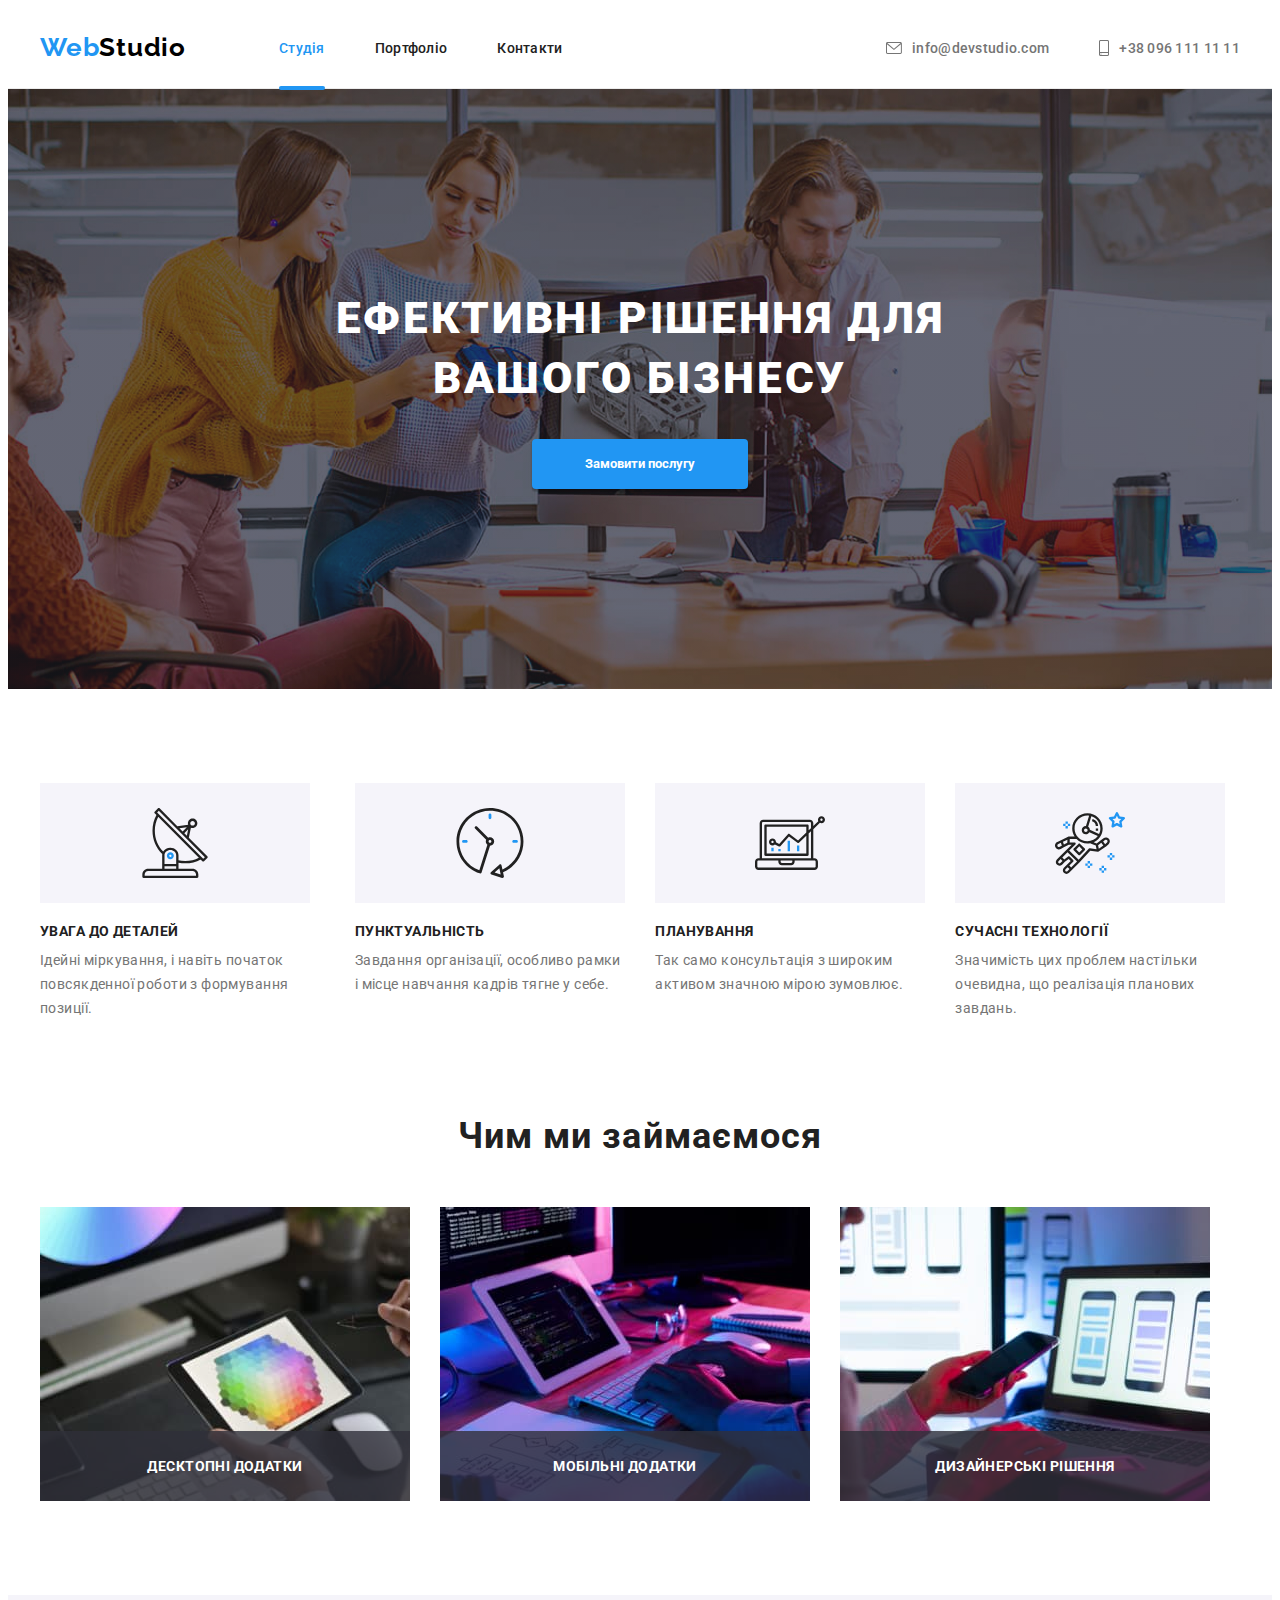
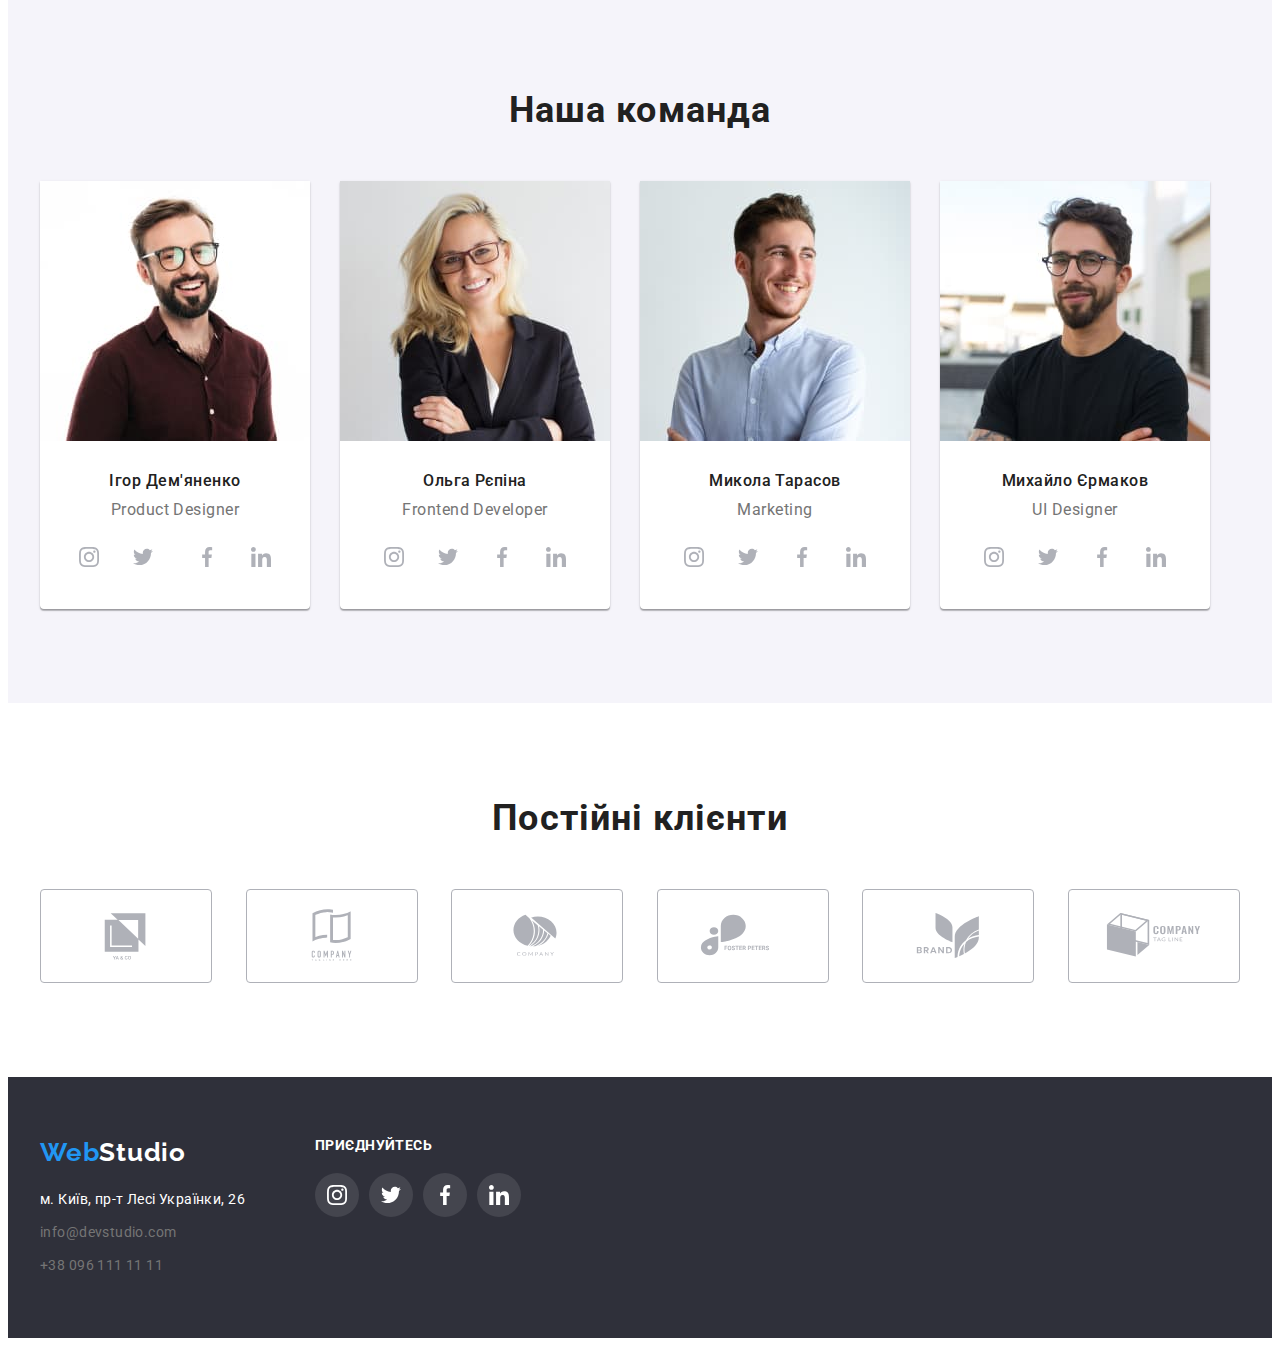
==== index.html @ b99cfd76 "first step" ====
<!DOCTYPE html>
<html lang="uk">
  <head>
    <meta charset="UTF-8" />
    <meta http-equiv="X-UA-Compatible" content="IE=edge" />
    <meta name="viewport" content="width=device-width, initial-scale=1.0" />
    <link
      rel="stylesheet"
      href="https://cdnjs.cloudflare.com/ajax/libs/modern-normalize/1.1.0/modern-normalize.min.css"
      integrity="sha512-wpPYUAdjBVSE4KJnH1VR1HeZfpl1ub8YT/NKx4PuQ5NmX2tKuGu6U/JRp5y+Y8XG2tV+wKQpNHVUX03MfMFn9Q=="
      crossorigin="anonymous"
      referrerpolicy="no-referrer" />
    <link rel="preconnect" href="https://fonts.googleapis.com" />
    <link rel="preconnect" href="https://fonts.gstatic.com" crossorigin />
    <link
      href="https://fonts.googleapis.com/css2?family=Raleway:wght@700&family=Roboto:wght@400;500;700;900&display=swap"
      rel="stylesheet" />
    <link rel="stylesheet" href="./CSS/reset.css" />
    <link rel="stylesheet" href="./CSS/style.css" />
    <title lang="en">Studio</title>
  </head>
  <body>
    <header class="header">
      <div class="container header-container">
        <nav class="haeder-navigation">
          <a class="header-logo link" href="index.html" lang="en"
            ><span class="header-web-logo">Web</span>Studio
          </a>
          <ul class="header-navigation-list list">
            <li class="header-navigation-item">
              <a class="header-navigation-link current link" href="index.html">Студія</a>
            </li>
            <li class="header-navigation-item">
              <a class="header-navigation-link link" href="portfolio.html">Портфоліо</a>
            </li>
            <li class="header-navigation-item">
              <a class="header-navigation-link link" href="">Контакти</a>
            </li>
          </ul>
        </nav>
        <ul class="header-address-list list">
          <li class="header-address-item">
            <a class="header-address-link link" href="mailto:info@devstudio.com"
              ><svg class="header-icon" width="16" height="12">
                <use href="./images/symbol-defs.svg#icon-envelope"></use>
              </svg>
              info@devstudio.com</a
            >
          </li>
          <li class="header-address-item">
            <a class="header-address-link link" href="tel:+380961111111">
              <svg class="header-icon" width="10" height="16">
                <use href="./images/symbol-defs.svg#icon-smartphone"></use>
              </svg>
              +38 096 111 11 11</a
            >
          </li>
        </ul>
      </div>
    </header>
    <main>
      <section class="btn-section">
        <div class="container">
          <h1 class="btn-heading">Ефективні рішення для вашого бізнесу</h1>
          <button class="main-btn" type="button" data-modal-open>Замовити послугу</button>
        </div>
      </section>
      <section class="our-benefits">
        <div class="container">
          <ul class="benefits-list list">
            <li class="benefits-item">
              <div class="hero-icon-blocks">
                <svg class="benefits-icon" width="70" height="70">
                  <use href="./images/symbol-defs.svg#icon-antenna"></use>
                </svg>
              </div>
              <h2 class="benefits-heading">Увага до деталей</h2>
              <p class="benefits-description">
                Ідейні міркування, і навіть початок повсякденної роботи з формування позиції.
              </p>
            </li>
            <li class="benefits-item">
              <div class="hero-icon-blocks">
                <svg class="benefits-icon" width="70" height="70">
                  <use href="./images/symbol-defs.svg#icon-clock"></use>
                </svg>
              </div>
              <h2 class="benefits-heading">Пунктуальність</h2>
              <p class="benefits-description">
                Завдання організації, особливо рамки і місце навчання кадрів тягне у себе.
              </p>
            </li>
            <li class="benefits-item">
              <div class="hero-icon-blocks">
                <svg class="benefits-icon" width="70" height="70">
                  <use href="./images/symbol-defs.svg#icon-diagram"></use>
                </svg>
              </div>
              <h2 class="benefits-heading">Планування</h2>
              <p class="benefits-description">
                Так само консультація з широким активом значною мірою зумовлює.
              </p>
            </li>
            <li class="benefits-item">
              <div class="hero-icon-blocks">
                <svg class="benefits-icon" width="70" height="70">
                  <use href="./images/symbol-defs.svg#icon-astronaut"></use>
                </svg>
              </div>
              <h2 class="benefits-heading">Сучасні технології</h2>
              <p class="benefits-description">
                Значимість цих проблем настільки очевидна, що реалізація планових завдань.
              </p>
            </li>
          </ul>
        </div>
      </section>
      <section class="our-job">
        <div class="container">
          <h2 class="our-job-heading">Чим ми займаємося</h2>
          <ul class="our-job-list list">
            <li class="our-job-item">
              <img
                class="our-job-picture"
                src="./images/our-job-1.jpg"
                alt="печатает на планшете"
                width="370" />
              <p class="our-job-description">Десктопні додатки</p>
            </li>
            <li class="our-job-item">
              <img
                class="our-job-picture"
                src="./images/our-job-2.jpg"
                alt="смартфон и ноутбук"
                width="370" />
              <p class="our-job-description">Мобільні додатки</p>
            </li>
            <li class="our-job-item">
              <img
                class="our-job-picture"
                src="./images/our-job-3.jpg"
                alt="планшет с палитрой цветов"
                width="370" />
              <p class="our-job-description">Дизайнерські рішення</p>
            </li>
          </ul>
        </div>
      </section>
      <section class="our-team">
        <div class="container">
          <h3 class="our-team-heading">Наша команда</h3>
          <ul class="our-team-list list">
            <li class="our-team-item">
              <div class="team-card">
                <img
                  class="our-team-photo"
                  src="./images/igor-demyanenko.jpg"
                  alt="Игорь Демьяненко"
                  width="270" />
                <h4 class="our-team-name">Ігор Дем'яненко</h4>
                <p class="our-team-job-title" lang="en">Product Designer</p>
                <ul class="team-soc-list list">
                  <li class="team-item">
                    <a class="team-soc-link" href=""
                      ><svg class="team-soc-icon" width="20" height="20">
                        <use href="./images/symbol-defs.svg#icon-instagram"></use></svg
                    ></a>
                  </li>
                  <li class="team-item">
                    <a class="team-soc-link" href=""
                      ><svg class="team-soc-icon" width="20" height="20">
                        <use href="./images/symbol-defs.svg#icon-twitter"></use></svg
                    ></a>
                  </li>
                  <li></li>
                  <li class="team-item">
                    <a class="team-soc-link" href=""
                      ><svg class="team-soc-icon" width="20" height="20">
                        <use href="./images/symbol-defs.svg#icon-facebook"></use></svg
                    ></a>
                  </li>
                  <li class="team-item">
                    <a class="team-soc-link" href=""
                      ><svg class="team-soc-icon" width="20" height="20">
                        <use href="./images/symbol-defs.svg#icon-linkedin"></use></svg
                    ></a>
                  </li>
                </ul>
              </div>
            </li>
            <li class="our-team-item">
              <div class="team-card">
                <img
                  class="our-team-photo"
                  src="./images/olga-repina.jpg"
                  alt="Ольга Репина"
                  width="270" />
                <h4 class="our-team-name">Ольга Рєпіна</h4>
                <p class="our-team-job-title" lang="en">Frontend Developer</p>
                <ul class="team-soc-list list">
                  <li class="team-item">
                    <a class="team-soc-link" href=""
                      ><svg class="team-soc-icon" width="20" height="20">
                        <use href="./images/symbol-defs.svg#icon-instagram"></use></svg
                    ></a>
                  </li>
                  <li class="team-item">
                    <a class="team-soc-link" href=""
                      ><svg class="team-soc-icon" width="20" height="20">
                        <use href="./images/symbol-defs.svg#icon-twitter"></use></svg
                    ></a>
                  </li>
                  <li class="team-item">
                    <a class="team-soc-link" href=""
                      ><svg class="team-soc-icon" width="20" height="20">
                        <use href="./images/symbol-defs.svg#icon-facebook"></use></svg
                    ></a>
                  </li>
                  <li class="team-item">
                    <a class="team-soc-link" href=""
                      ><svg class="team-soc-icon" width="20" height="20">
                        <use href="./images/symbol-defs.svg#icon-linkedin"></use></svg
                    ></a>
                  </li>
                </ul>
              </div>
            </li>
            <li class="our-team-item">
              <div class="team-card">
                <img
                  class="our-team-photo"
                  src="./images/nikolay-tarasov.jpg"
                  alt="Николай Тарасов"
                  width="270" />
                <h4 class="our-team-name">Микола Тарасов</h4>
                <p class="our-team-job-title" lang="en">Marketing</p>
                <ul class="team-soc-list list">
                  <li class="team-item">
                    <a class="team-soc-link" href=""
                      ><svg class="team-soc-icon" width="20" height="20">
                        <use href="./images/symbol-defs.svg#icon-instagram"></use></svg
                    ></a>
                  </li>
                  <li class="team-item">
                    <a class="team-soc-link" href=""
                      ><svg class="team-soc-icon" width="20" height="20">
                        <use href="./images/symbol-defs.svg#icon-twitter"></use></svg
                    ></a>
                  </li>
                  <li class="team-item">
                    <a class="team-soc-link" href=""
                      ><svg class="team-soc-icon" width="20" height="20">
                        <use href="./images/symbol-defs.svg#icon-facebook"></use></svg
                    ></a>
                  </li>
                  <li class="team-item">
                    <a class="team-soc-link" href=""
                      ><svg class="team-soc-icon" width="20" height="20">
                        <use href="./images/symbol-defs.svg#icon-linkedin"></use></svg
                    ></a>
                  </li>
                </ul>
              </div>
            </li>
            <li class="our-team-item">
              <div class="team-card">
                <img
                  class="our-team-photo"
                  src="./images/mihail-ermakov.jpg"
                  alt="Михаил Ермаков"
                  width="270" />
                <h4 class="our-team-name">Михайло Єрмаков</h4>
                <p class="our-team-job-title" lang="en">UI Designer</p>
                <ul class="team-soc-list list">
                  <li class="team-item">
                    <a class="team-soc-link" href="">
                      <svg class="team-soc-icon" width="20" height="20">
                        <use href="./images/symbol-defs.svg#icon-instagram"></use></svg
                    ></a>
                  </li>
                  <li class="team-item">
                    <a class="team-soc-link" href=""
                      ><svg class="team-soc-icon" width="20" height="20">
                        <use href="./images/symbol-defs.svg#icon-twitter"></use></svg
                    ></a>
                  </li>
                  <li class="team-item">
                    <a class="team-soc-link" href=""
                      ><svg class="team-soc-icon" width="20" height="20">
                        <use href="./images/symbol-defs.svg#icon-facebook"></use></svg
                    ></a>
                  </li>
                  <li class="team-item">
                    <a class="team-soc-link" href=""
                      ><svg class="team-soc-icon" width="20" height="20">
                        <use href="./images/symbol-defs.svg#icon-linkedin"></use></svg
                    ></a>
                  </li>
                </ul>
              </div>
            </li>
          </ul>
        </div>
      </section>
      <section class="our-clients">
        <div class="container">
          <h3 class="our-clients-title">Постійні клієнти</h3>
          <ul class="our-clients-list list">
            <li class="our-clients-item">
              <a href="" class="our-clients-link link">
                <svg class="our-clients-icon" width="106" height="60">
                  <use href="./images/symbol-defs.svg#icon-logo2"></use>
                </svg>
              </a>
            </li>
            <li class="our-clients-item">
              <a href="" class="our-clients-link">
                <svg class="our-clients-icon" width="106" height="60">
                  <use href="./images/symbol-defs.svg#icon-logo1"></use>
                </svg>
              </a>
            </li>
            <li class="our-clients-item">
              <a href="" class="our-clients-link">
                <svg class="our-clients-icon" width="106" height="60">
                  <use href="./images/symbol-defs.svg#icon-logo3"></use>
                </svg>
              </a>
            </li>
            <li class="our-clients-item">
              <a href="" class="our-clients-link">
                <svg class="our-clients-icon" width="106" height="60">
                  <use href="./images/symbol-defs.svg#icon-logo4"></use>
                </svg>
              </a>
            </li>
            <li class="our-clients-item">
              <a href="" class="our-clients-link">
                <svg class="our-clients-icon" width="106" height="60">
                  <use href="./images/symbol-defs.svg#icon-logo5"></use>
                </svg>
              </a>
            </li>
            <li class="our-clients-item">
              <a href="" class="our-clients-link">
                <svg class="our-clients-icon" width="106" height="60">
                  <use href="./images/symbol-defs.svg#icon-logo6"></use>
                </svg>
              </a>
            </li>
          </ul>
        </div>
      </section>
    </main>
    <footer class="footer-address">
      <div class="container">
        <div class="footer-blocks">
          <div class="footer-address-block">
            <a class="footer-logo link" href="index.html"
              ><span class="footer-web-logo">Web</span>Studio
            </a>
            <address class="foorer-address">
              <ul class="footer-address-list list">
                <li class="footer-address-item">
                  <a href="" class="address link">м. Київ, пр-т Лесі Українки, 26</a>
                </li>
                <li class="footer-address-item">
                  <a class="footer-address-description link" href="mailto:info@devstudio.com"
                    >info@devstudio.com</a
                  >
                </li>
                <li class="footer-address-item">
                  <a class="footer-phone link" href="tel:+380961111111">+38 096 111 11 11</a>
                </li>
              </ul>
            </address>
          </div>
          <div class="footer-join-us-block">
            <h3 class="join-us-title">Приєднуйтесь</h3>
            <ul class="join-us list">
              <li class="join-us-item">
                <a class="join-us-link" href="">
                  <svg class="footer-icon" width="20" height="20">
                    <use href="./images/symbol-defs.svg#icon-instagram"></use>
                  </svg>
                </a>
              </li>
              <li class="join-us-item">
                <a class="join-us-link" href=""
                  ><svg class="footer-icon" width="20" height="20">
                    <use href="./images/symbol-defs.svg#icon-twitter"></use></svg
                ></a>
              </li>
              <li class="join-us-item">
                <a class="join-us-link" href=""
                  ><svg class="footer-icon" width="20" height="20">
                    <use href="./images/symbol-defs.svg#icon-facebook"></use></svg
                ></a>
              </li>
              <li class="join-us-item">
                <a class="join-us-link" href=""
                  ><svg class="footer-icon" width="20" height="20">
                    <use href="./images/symbol-defs.svg#icon-linkedin"></use></svg
                ></a>
              </li>
            </ul>
          </div>
        </div>
      </div>
    </footer>
    <div class="backdrop is-hidden" data-modal>
      <div class="modal">
        <button class="modal-close" type="button" data-modal-close>
          <svg class="modal-icon" width="18" height="18">
            <use href="./images/symbol-defs.svg#icon-close"></use>
          </svg>
        </button>
      </div>
    </div>
    <script src="./js/modal.js"></script>
  </body>
</html>
---- CSS/style.css ----
:root {
  --main-header-color: #ffffff;
  --second-heading-color: #212121;
  --description-color: #757575;
  --header-logo-color: #000000;
  --footer-logo-color: #ffffff;
  --hover-color: #2196f3;
  --footer-adress-color: #ffffff;
  --web-logo: #2196f3;
  --service-btn-text: #ffffff;
  --service-btn-color: #2196f3;
  --filter-btn-hover-text: #ffffff;
  --filter-btn-hover-color: #2196f3;
  --filter-btn-text: #212121;
}

p,
h1,
h2,
h3,
h4,
h5,
h6 {
  margin: 0;
}

ul {
  margin: 0;
  padding-left: 0;
}

a {
  color: inherit;
}

body {
  font-family: 'Roboto', 'Raleway', sans-serif;
}

button input a {
  cursor: pointer;
}

.list {
  list-style: none;
  text-decoration: none;
}

.link {
  text-decoration: none;
}

.container {
  width: 1200px;
  margin: 0 auto;
  padding-left: 15px;
  padding-right: 15px;
  /* outline: 1px solid tomato; */
}

/* -------------- studio\portfolio header -------------- */

.header {
  padding-top: 24px;
  padding-bottom: 25px;
  border-bottom: 1px solid #ececec;
}

.header > .container {
  display: flex;
  align-items: center;
}

.haeder-navigation {
  display: flex;
  align-items: center;
}
.header-web-logo {
  color: var(--web-logo);
}

.header-logo {
  font-family: 'Raleway';
  font-weight: 700;
  font-size: 26px;
  line-height: 1.2;
  letter-spacing: 0.03em;
  color: var(--header-logo-color);
  margin-right: 93px;
}

.header-navigation-list {
  display: flex;
  gap: 50px;
}

.header-navigation-link {
  font-weight: 500;
  font-size: 14px;
  line-height: 1.15;
  letter-spacing: 0.02em;
  color: var(--second-heading-color);
  transition: color 250ms cubic-bezier(0.4, 0, 0.2, 1);
}

.header-navigation-link.current {
  display: block;
  position: relative;
  color: var(--hover-color);
}

.header-navigation-link.current::after {
  content: '';
  position: absolute;
  bottom: -32px;
  left: 0;
  display: block;
  width: 100%;
  height: 4px;
  border-radius: 2px;
  background-color: #2196f3;
  transform: translate(0, 50%);
}

.header-navigation-link:hover,
.header-navigation-link:focus {
  color: var(--hover-color);
}

/* .header-navigation-link:hover::after {
  opacity: 1;
} */

/* .current {
  color: var(--hover-color);
  display: block;
  position: relative;
}

.current::after {
  content: '';
  position: absolute;
  bottom: -32px;
  left: 0;
  display: block;
  width: 100%;
  height: 4px;
  border-radius: 2px;
  background-color: #2196f3;
} */

.header-address-list {
  display: flex;
  gap: 50px;
  margin-left: auto;
}

.header-address-link {
  display: flex;
  align-items: center;
  font-weight: 500;
  font-size: 14px;
  line-height: 1.15;
  letter-spacing: 0.02em;
  color: var(--description-color);
  transition-property: color;
  transition-duration: 250ms;
  transition-timing-function: cubic-bezier(0.4, 0, 0.2, 1);
}

.header-address-link:hover,
.header-address-link:focus {
  color: var(--hover-color);
}

.header-icon {
  margin-right: 10px;
  fill: currentColor;
}

/* -------------- studio-main -------------- */

.btn-section {
  padding: 200px 0;
  background-image: linear-gradient(rgba(47, 48, 58, 0.4), rgba(47, 48, 58, 0.4)),
    url(../images/main-background.jpg);
  background-repeat: no-repeat;
  background-position: center;
  background-size: cover;
}

.btn-section > .container {
  display: flex;
  flex-direction: column;
  align-items: center;
}

.btn-heading {
  font-weight: 900;
  font-size: 44px;
  line-height: 1.36;
  text-align: center;
  letter-spacing: 0.06em;
  text-transform: uppercase;
  color: var(--main-header-color);
  margin-bottom: 30px;
  max-width: 700px;
}

.main-btn {
  font-family: 'roboto';
  color: var(--service-btn-text);
  background-color: var(--service-btn-color);
  font-weight: 700;
  border: none;
  width: 216px;
  height: 50px;
  box-shadow: 0px 3px 1px rgba(0, 0, 0, 0.1), 0px 1px 2px rgba(0, 0, 0, 0.08),
    0px 2px 2px rgba(0, 0, 0, 0.12);
  border-radius: 4px;
}

.our-benefits {
  padding-top: 94px;
  padding-bottom: 94px;
}

.benefits-list {
  display: flex;
  gap: 30px;
}

.hero-icon-blocks {
  display: flex;
  justify-content: center;
  align-items: center;
  width: 270px;
  height: 120px;
  background-color: #f5f4fa;
  margin-bottom: 20px;
}

.benefits-heading {
  font-weight: 700;
  font-size: 14px;
  line-height: 1.15;
  letter-spacing: 0.03em;
  text-transform: uppercase;
  color: var(--second-heading-color);
  margin-bottom: 10px;
}

.benefits-description {
  font-weight: 400;
  font-size: 14px;
  line-height: 1.71;
  letter-spacing: 0.03em;
  color: var(--description-color);
}

.our-job {
  padding-bottom: 94px;
}

.our-job-heading {
  font-weight: 700;
  font-size: 36px;
  line-height: 1.17;
  text-align: center;
  letter-spacing: 0.03em;
  color: var(--second-heading-color);
  margin-bottom: 50px;
}

.our-job-item {
  position: relative;
}

.our-job-description {
  display: flex;
  position: absolute;
  bottom: 0;
  font-style: normal;
  font-weight: 700;
  font-size: 14px;
  line-height: 16px;
  letter-spacing: 0.03em;
  text-transform: uppercase;
  width: 370px;
  height: 70px;
  background: rgba(47, 48, 58, 0.8);
  color: #ffffff;
  justify-content: center;
  align-items: center;
}

.our-job-list {
  display: flex;
  gap: 30px;
}

.our-team {
  padding-top: 94px;
  padding-bottom: 94px;
  background-color: #f5f4fa;
}

.team-card {
  box-shadow: 0px 1px 3px rgba(0, 0, 0, 0.12), 0px 1px 1px rgba(0, 0, 0, 0.14),
    0px 2px 1px rgba(0, 0, 0, 0.2);
  border-radius: 0px 0px 4px 4px;
}

.our-team-item {
  width: 270px;
  border-radius: 0px 0px 4px 4px;
  background-color: #fff;
}

.our-team-heading {
  font-weight: 700;
  font-size: 36px;
  line-height: 1.17;
  text-align: center;
  letter-spacing: 0.03em;
  color: var(--second-heading-color);
  margin-bottom: 50px;
}

.our-team-list {
  display: flex;
  gap: 30px;
}

/* .product-designer {}

.frontend-developer {}

.ui-designer {}

.marketing {} */

.our-team-name {
  font-weight: 500;
  font-size: 16px;
  line-height: 1.19;
  text-align: center;
  letter-spacing: 0.03em;
  color: var(--second-heading-color);
  padding-top: 30px;
  margin-bottom: 10px;
}

.our-team-job-title {
  font-weight: 400;
  font-size: 16px;
  line-height: 1.19;
  text-align: center;
  letter-spacing: 0.03em;
  color: var(--description-color);
  padding-bottom: 16px;
}

.team-soc-list {
  display: flex;
  gap: 10px;
  justify-content: center;
  padding-bottom: 30px;
}

.team-soc-link {
  display: flex;
  justify-content: center;
  align-items: center;
  width: 44px;
  height: 44px;
  border-radius: 50%;
  transition-property: background;
  transition-duration: 250ms;
  transition-timing-function: cubic-bezier(0.4, 0, 0.2, 1);
}

.team-soc-link:hover,
.team-soc-link:focus {
  background: #2196f3;
  cursor: pointer;
}

.team-soc-icon {
  fill: #afb1b8;
  transition-property: fill;
  transition-duration: 250ms;
  transition-timing-function: cubic-bezier(0.4, 0, 0.2, 1);
}

.team-soc-link:hover .team-soc-icon {
  fill: #ffffff;
}

/* -------------- our clients-------------- */

.our-clients {
  padding-top: 94px;
  padding-bottom: 94px;
}

.our-clients-title {
  font-style: normal;
  font-weight: 700;
  font-size: 36px;
  line-height: 42px;
  text-align: center;
  letter-spacing: 0.03em;
  color: var(--second-heading-color);
  margin-bottom: 50px;
}

.our-clients-list {
  display: flex;
  justify-content: space-between;
}

.our-clients-link {
  display: flex;
  justify-content: center;
  align-items: center;
  width: 170px;
  height: 92px;
  border: 1px solid #afb1b8;
  border-radius: 4px;
  transition-property: border-color;
  transition-duration: 250ms;
  transition-timing-function: cubic-bezier(0.4, 0, 0.2, 1);
}

.our-clients-icon {
  fill: #afb1b8;
  transition-property: fill;
  transition-duration: 250ms;
  transition-timing-function: cubic-bezier(0.4, 0, 0.2, 1);
}

.our-clients-link:hover,
.our-clients-link:focus {
  border-color: rgba(33, 150, 243, 1);
}

.our-clients-link:hover .our-clients-icon {
  fill: #2196f3;
}

/* -------------- portfolio main -------------- */

.main-filter {
  padding-top: 94px;
  padding-bottom: 94px;
}

.filter-list {
  margin-bottom: 50px;
  display: flex;
  gap: 8px;
  justify-content: center;
}

.filter-btn {
  font-family: 'roboto';
  font-weight: 500;
  font-size: 16px;
  line-height: 1.62;
  text-align: center;
  letter-spacing: 0.03em;
  border: none;
  background: none;
  background-color: #f5f4fa;
  padding: 6px 22px;
  border-radius: 4px;
  cursor: pointer;
  transition: color 250ms cubic-bezier(0.4, 0, 0.2, 1),
    background-color 250ms cubic-bezier(0.4, 0, 0.2, 1),
    box-shadow 250ms cubic-bezier(0.4, 0, 0.2, 1);
}

.filter-btn:hover,
.filter-btn:focus {
  color: var(--filter-btn-hover-text);
  background-color: var(--filter-btn-hover-color);
  box-shadow: 0px 3px 1px rgba(0, 0, 0, 0.1), 0px 1px 2px rgba(0, 0, 0, 0.08),
    0px 2px 2px rgba(0, 0, 0, 0.12);
}

.example-list {
  display: flex;
  flex-wrap: wrap;
  row-gap: 30px;
  column-gap: 30px;
}

.example-item {
  width: 370px;
}

.example-link {
  transition: box-shadow 250ms cubic-bezier(0.4, 0, 0.2, 1);
}

.example-link:hover {
  box-shadow: 0px 1px 1px rgba(0, 0, 0, 0.12), 0px 4px 4px rgba(0, 0, 0, 0.06),
    1px 4px 6px rgba(0, 0, 0, 0.16);
}

.example-link:hover .example-box-description {
  box-shadow: 0px 1px 1px rgba(0, 0, 0, 0.12), 0px 4px 4px rgba(0, 0, 0, 0.06),
    1px 4px 6px rgba(0, 0, 0, 0.16);
  transform: translateY(0%);
}

.example-box {
  position: relative;
  overflow: hidden;
}

.example-box-description {
  position: absolute;
  top: 0;
  left: 0;
  height: 100%;
  background-color: rgba(33, 150, 243, 0.9);
  color: #ffffff;
  padding: 63px 24px;
  font-style: normal;
  font-weight: 400;
  font-size: 18px;
  line-height: 1.56;
  letter-spacing: 0.03em;
  transform: translateY(100%);
  transition: transform 250ms cubic-bezier(0.4, 0, 0.2, 1);
  overflow: auto;
}

.description {
  padding: 20px 24px;
  border-left: 1px solid #eeeeee;
  border-right: 1px solid #eeeeee;
  border-bottom: 1px solid #eeeeee;
}

.example-title {
  font-weight: 700;
  font-size: 18px;
  line-height: 2;
  letter-spacing: 0.06em;
  color: var(--second-heading-color);
  margin-bottom: 4px;
}

.example-description {
  font-weight: 400;
  font-size: 16px;
  line-height: 1.88;
  letter-spacing: 0.03em;
  color: var(--description-color);
}

/* -------------- studio/porfolio footer -------------- */
.footer-address {
  background-color: #2f303a;
  padding-top: 60px;
  padding-bottom: 60px;
}

.footer-blocks {
  display: flex;
}

.footer-address-block {
  margin-right: 70px;
}

.footer-web-logo {
  color: var(--web-logo);
}

.footer-logo {
  font-family: 'Raleway';
  font-weight: 700;
  font-size: 26px;
  margin-bottom: 20px;
  line-height: 1.2;
  letter-spacing: 0.03em;
  color: var(--footer-logo-color);
}

.footer-address-item:not(:last-child) {
  margin-bottom: 9px;
}

.address {
  font-weight: 400;
  font-size: 14px;
  font-style: normal;
  line-height: 1.71;
  letter-spacing: 0.03em;
  color: var(--footer-adress-color);
  transition-property: color;
  transition-duration: 250ms;
  transition-timing-function: cubic-bezier(0.4, 0, 0.2, 1);
}

.address:hover {
  color: #2196f3;
}

.footer-address-description {
  font-family: 'Roboto';
  font-style: normal;
  font-weight: 400;
  font-size: 14px;
  line-height: 1.71;
  letter-spacing: 0.03em;
  color: var(--description-color);
  transition-property: color;
  transition-duration: 250ms;
  transition-timing-function: cubic-bezier(0.4, 0, 0.2, 1);
}

.footer-address-description:hover {
  color: #2196f3;
}

.footer-phone {
  font-family: 'Roboto';
  font-style: normal;
  font-weight: 400;
  font-size: 14px;
  line-height: 1.71;
  letter-spacing: 0.03em;
  color: var(--description-color);
  transition-property: color;
  transition-duration: 250ms;
  transition-timing-function: cubic-bezier(0.4, 0, 0.2, 1);
}

.footer-phone:hover {
  color: #2196f3;
}

.join-us-title {
  font-style: normal;
  font-weight: 700;
  font-size: 14px;
  line-height: 16px;
  letter-spacing: 0.03em;
  text-transform: uppercase;
  color: var(--footer-adress-color);
  margin-bottom: 20px;
}

.join-us {
  display: flex;
  gap: 10px;
}

.join-us-link {
  display: flex;
  justify-content: center;
  align-items: center;
  width: 44px;
  height: 44px;
  border-radius: 50%;
  background: rgba(255, 255, 255, 0.1);
  transition-property: background-color;
  transition-duration: 250ms;
  transition-timing-function: cubic-bezier(0.4, 0, 0.2, 1);
}

.join-us-link:hover,
.join-us-link:focus {
  background-color: rgba(33, 150, 243, 1);
  cursor: pointer;
}

.footer-icon {
  fill: white;
}

/* -----------------------model-windows----------------------*/

.backdrop {
  position: fixed;
  top: 0;
  width: 100%;
  height: 100%;
  background-color: rgba(0, 0, 0, 0.2);
  transition: opacity 250ms cubic-bezier(0.4, 0, 0.2, 1),
    visibility 250ms cubic-bezier(0.4, 0, 0.2, 1);
}

.backdrop.is-hidden .modal {
  transform: translate(-50%, -50%) scale(0);
}

.modal {
  position: absolute;
  top: 50%;
  left: 50%;
  transform: translate(-50%, -50%) scale(1);
  width: 528px;
  min-height: 581px;
  background-color: #ffffff;
  box-shadow: 0px 1px 3px rgba(0, 0, 0, 0.12), 0px 1px 1px rgba(0, 0, 0, 0.14),
    0px 2px 1px rgba(0, 0, 0, 0.2);
  border-radius: 4px;
  transition: transform 250ms cubic-bezier(0.4, 0, 0.2, 1), scale 250ms cubic-bezier(0.4, 0, 0.2, 1);
}

.modal-close {
  position: absolute;
  display: flex;
  justify-content: center;
  align-items: center;
  right: 8px;
  top: 8px;
  width: 30px;
  height: 30px;
  border: 1px solid rgba(0, 0, 0, 0.1);
  border-radius: 50%;
}

.is-hidden {
  opacity: 0;
  visibility: hidden;
  pointer-events: none;
}
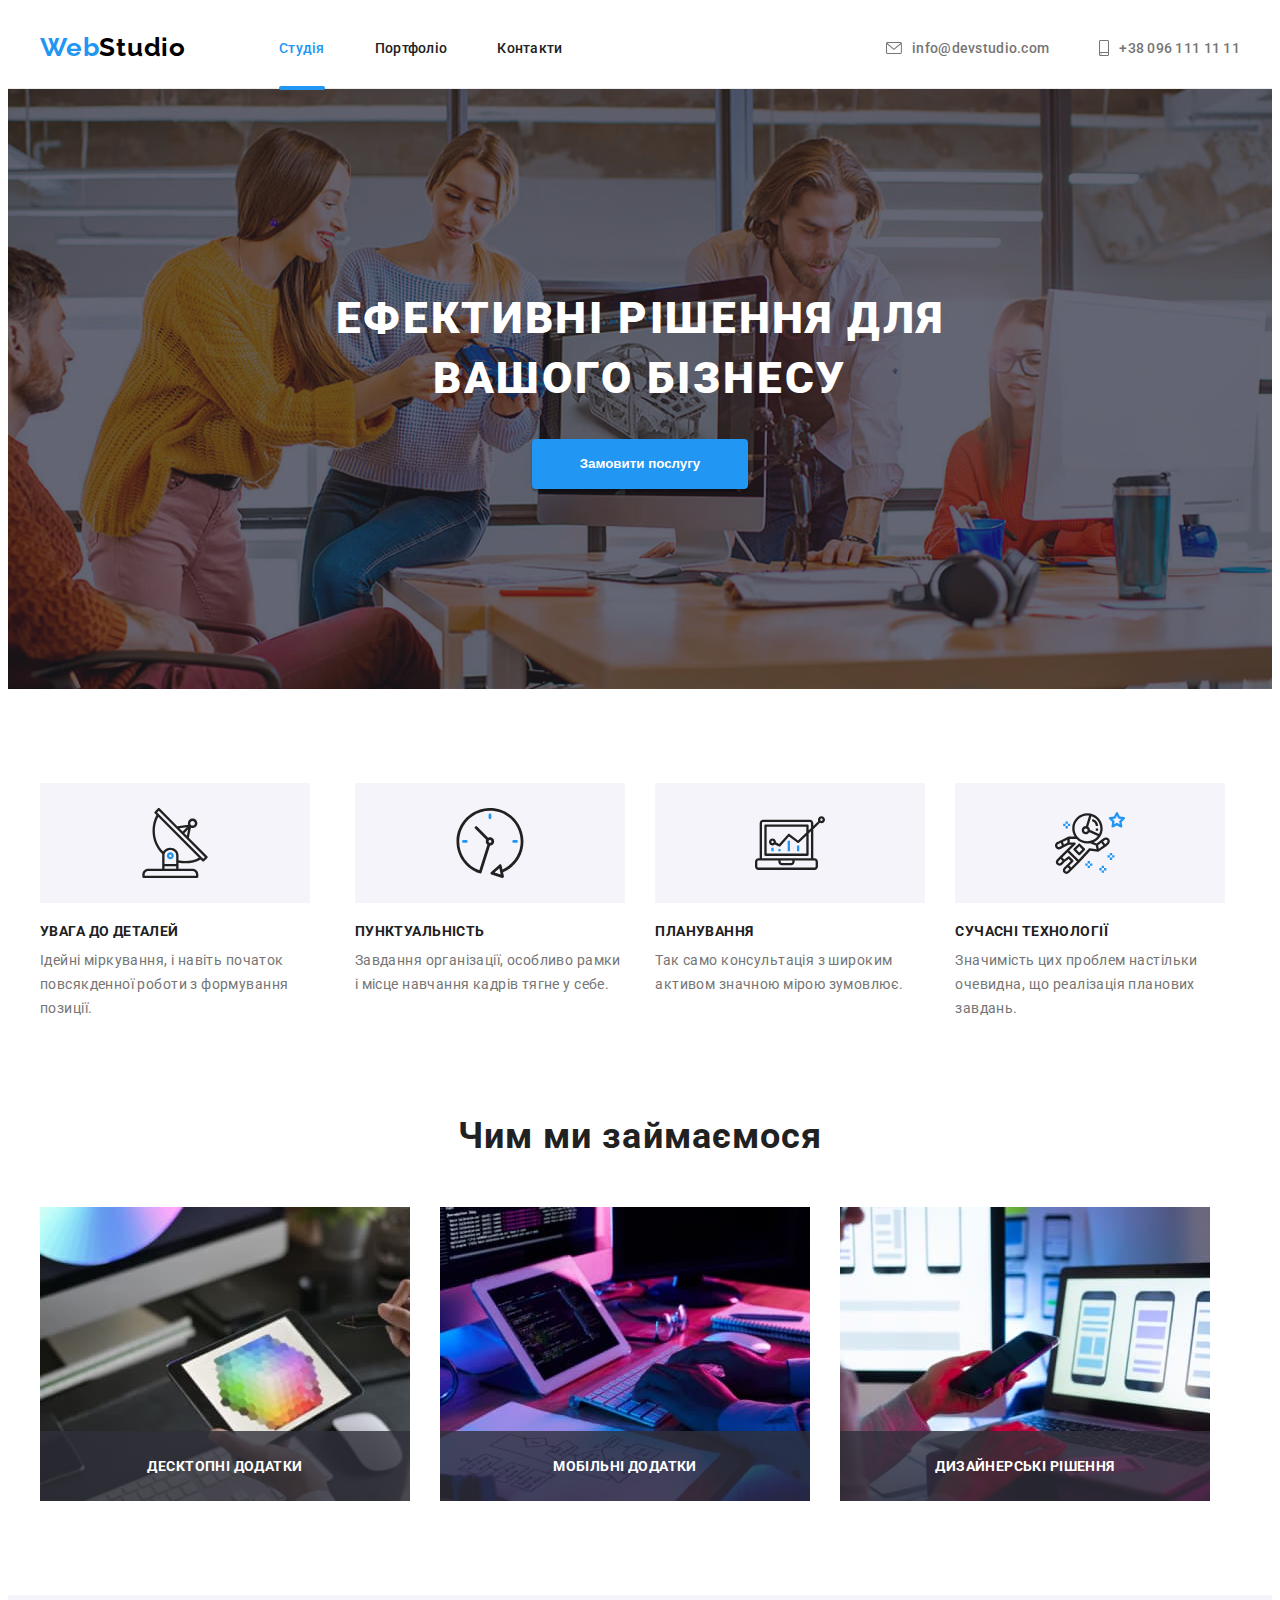
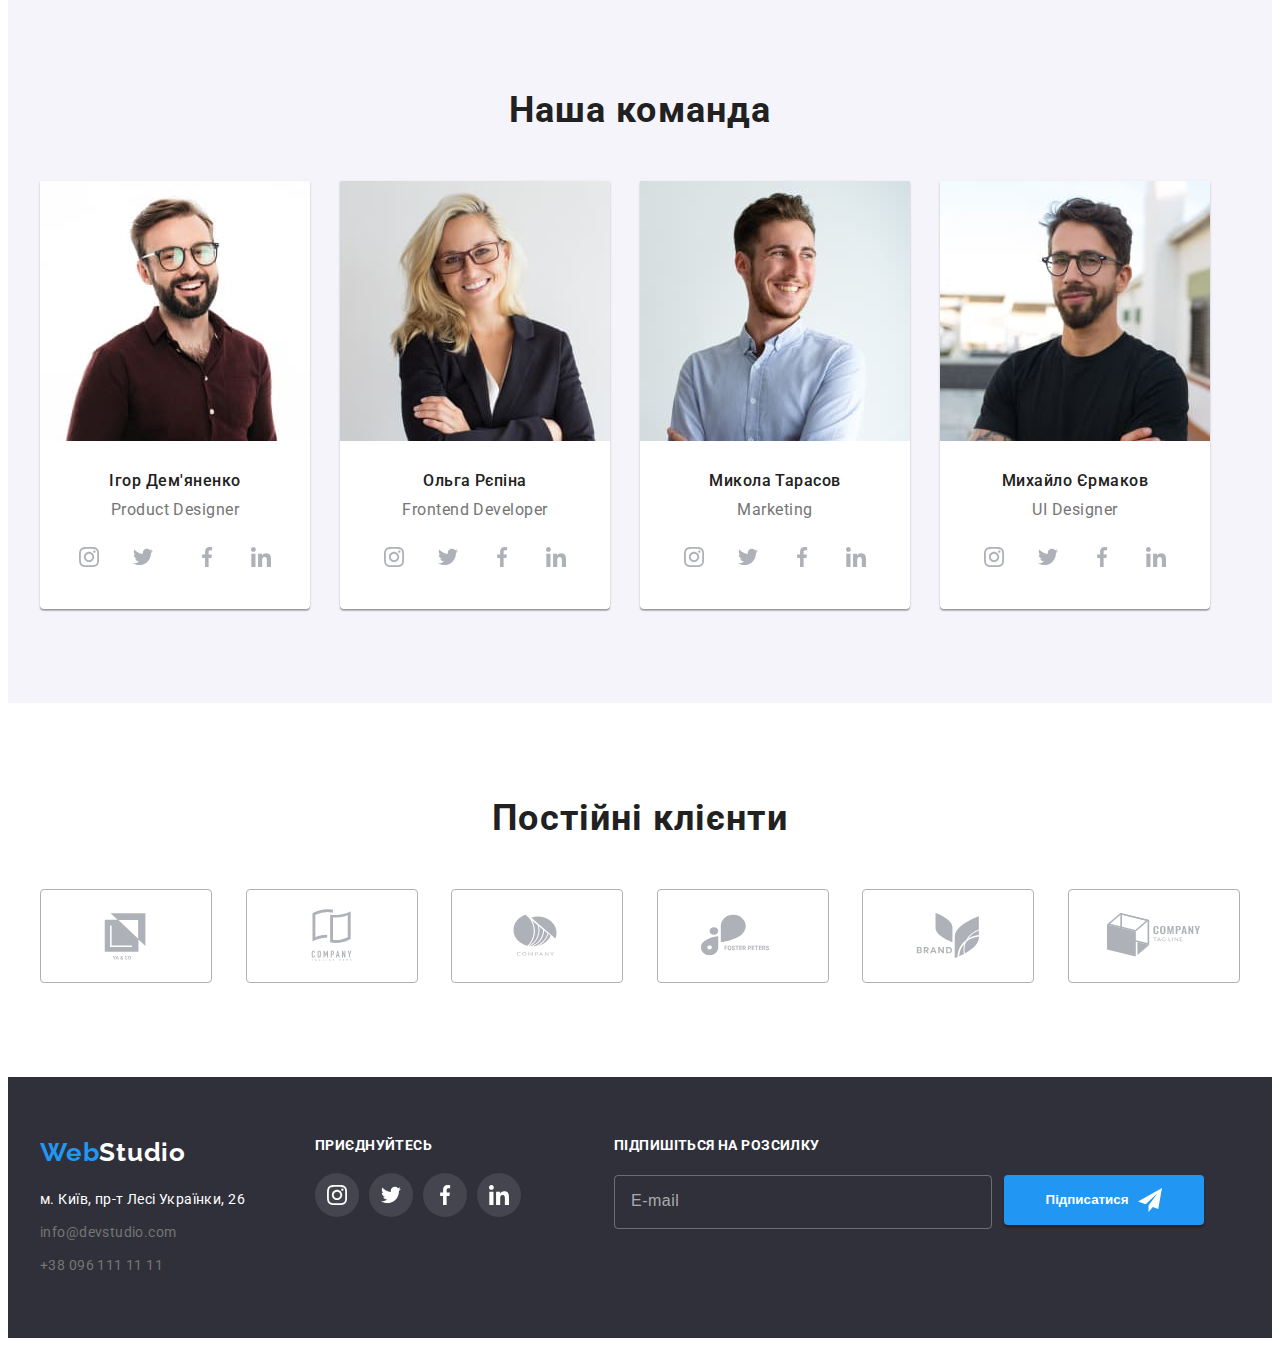
==== commit e7ab97fd: "done" ====
--- a/index.html
+++ b/index.html
@@ -405,6 +405,20 @@
               </li>
             </ul>
           </div>
+          <div class="subscribe">
+            <p class="subscribe-title">Підпишіться на розсилку</p>
+            <form class="subscribe-form">
+              <label>
+                <input class="input-email" type="email" name="email" placeholder="E-mail" />
+              </label>
+              <button class="subscribe-button" type="submit">
+                Підписатися
+                <svg class="subscribe-icon" width="24" height="24">
+                  <use href="./images/symbol-defs.svg#icon-send"></use>
+                </svg>
+              </button>
+            </form>
+          </div>
         </div>
       </div>
     </footer>
@@ -415,6 +429,67 @@
             <use href="./images/symbol-defs.svg#icon-close"></use>
           </svg>
         </button>
+        <p class="modal-title">Залиште свої дані, ми вам передзвонимо</p>
+        <form class="modal-form">
+          <div class="modal-field">
+            <label for="user-name" class="modal-label"> Ім'я</label>
+            <div class="input-wrap">
+              <input type="text" class="modal-input" name="user-name" id="user-name" />
+              <svg class="input-icon" width="18" height="18">
+                <use href="./images/symbol-defs.svg#icon-person"></use>
+              </svg>
+            </div>
+          </div>
+          <div class="modal-field">
+            <label for="user-tel" class="modal-label"> Телефон</label>
+            <div class="input-wrap">
+              <input type="tel" class="modal-input" name="user-tel" id="user-tel" />
+              <svg class="input-icon" width="18" height="18">
+                <use href="./images/symbol-defs.svg#icon-phone-black"></use>
+              </svg>
+            </div>
+          </div>
+          <div class="modal-field">
+            <label for="user-mail" class="modal-label"> Пошта</label>
+            <div class="input-wrap">
+              <input type="email" class="modal-input" name="user-mail" id="user-mail" />
+              <svg class="input-icon" width="18" height="18">
+                <use href="./images/symbol-defs.svg#icon-vector"></use>
+              </svg>
+            </div>
+          </div>
+          <div class="modal-field">
+            <label for="user-text" class="modal-label">
+              Коментар
+              <textarea
+                class="modal-text"
+                name="user-text"
+                id="user-text"
+                cols="30"
+                rows="10"
+                placeholder="Введіть текст"></textarea>
+            </label>
+          </div>
+          <div class="modal-policy">
+            <input
+              type="checkbox"
+              name="policy"
+              id="policy"
+              class="modal-policy vissually-hidden"
+              value="true" />
+            <label for="policy" class="policy-text"
+              ><span
+                ><svg class="policy-icon" width="13" height="10">
+                  <use href="./images/symbol-defs.svg#icon-vector-policy"></use></svg></span
+              >Погоджуюся з розсилкою та приймаю &nbsp;<a href="" class="policy-link"
+                >Умови договору</a
+              ></label
+            >
+          </div>
+          <div class="modal-submit">
+            <button class="upload-button" type="submit">Відправити</button>
+          </div>
+        </form>
       </div>
     </div>
     <script src="./js/modal.js"></script>
--- a/CSS/style.css
+++ b/CSS/style.css
@@ -58,6 +58,19 @@
   /* outline: 1px solid tomato; */
 }
 
+.vissually-hidden {
+  position: absolute;
+  white-space: nowrap;
+  width: 1px;
+  height: 1px;
+  overflow: hidden;
+  border: 0;
+  padding: 0;
+  clip: rect(0 0 0 0);
+  clip-path: inset(50%);
+  margin: -1px;
+}
+
 /* -------------- studio\portfolio header -------------- */
 
 .header {
@@ -208,7 +221,6 @@
 }
 
 .main-btn {
-  font-family: 'roboto';
   color: var(--service-btn-text);
   background-color: var(--service-btn-color);
   font-weight: 700;
@@ -645,6 +657,10 @@
   color: #2196f3;
 }
 
+.footer-join-us-block {
+  margin-right: 93px;
+}
+
 .join-us-title {
   font-style: normal;
   font-weight: 700;
@@ -684,7 +700,70 @@
   fill: white;
 }
 
-/* -----------------------model-windows----------------------*/
+/* -----------------------footer-subscribe----------------------*/
+
+.subscribe-title {
+  font-style: normal;
+  font-weight: 700;
+  font-size: 14px;
+  line-height: 1.25;
+  letter-spacing: 0.03em;
+  text-transform: uppercase;
+  color: var(--footer-adress-color);
+  margin-bottom: 20px;
+}
+
+.subscribe-form {
+  display: flex;
+}
+
+.input-email {
+  width: 358px;
+  height: 50px;
+  border: 1px solid rgba(255, 255, 255, 0.3);
+  border-radius: 4px;
+  background-color: transparent;
+  padding-left: 16px;
+  color: #ffffff;
+  margin-right: 12px;
+  outline: none;
+  transition: border 250ms cubic-bezier(0.4, 0, 0.2, 1);
+}
+
+.input-email::placeholder {
+  font-style: normal;
+  font-weight: 400;
+  font-size: 16px;
+  line-height: 1.25;
+  letter-spacing: 0.03em;
+  color: rgba(255, 255, 255, 0.6);
+}
+
+.input-email:focus {
+  border: 1px solid #2196f3;
+}
+
+.subscribe-button {
+  display: flex;
+  justify-content: center;
+  align-items: center;
+  color: var(--service-btn-text);
+  background-color: var(--service-btn-color);
+  font-weight: 700;
+  border: none;
+  width: 200px;
+  height: 50px;
+  box-shadow: 0px 3px 1px rgba(0, 0, 0, 0.1), 0px 1px 2px rgba(0, 0, 0, 0.08),
+    0px 2px 2px rgba(0, 0, 0, 0.12);
+  border-radius: 4px;
+  cursor: pointer;
+}
+
+.subscribe-icon {
+  margin-left: 10px;
+}
+
+/* -----------------------modal-windows----------------------*/
 
 .backdrop {
   position: fixed;
@@ -712,6 +791,7 @@
     0px 2px 1px rgba(0, 0, 0, 0.2);
   border-radius: 4px;
   transition: transform 250ms cubic-bezier(0.4, 0, 0.2, 1), scale 250ms cubic-bezier(0.4, 0, 0.2, 1);
+  padding: 40px;
 }
 
 .modal-close {
@@ -732,3 +812,151 @@
   visibility: hidden;
   pointer-events: none;
 }
+
+.modal-icon {
+  transition: fill 250ms cubic-bezier(0.4, 0, 0.2, 1);
+  cursor: pointer;
+}
+
+.modal-icon:hover {
+  fill: #2196f3;
+}
+
+.modal-title {
+  font-style: normal;
+  font-weight: 700;
+  font-size: 20px;
+  line-height: 1.15;
+  text-align: center;
+  letter-spacing: 0.03em;
+  color: var(--second-heading-color);
+  margin-bottom: 12px;
+}
+
+.modal-field {
+  margin-bottom: 10px;
+}
+
+.modal-label {
+  font-style: normal;
+  font-weight: 400;
+  font-size: 12px;
+  line-height: 1.25;
+  letter-spacing: 0.01em;
+  color: #757575;
+}
+
+.modal-input {
+  width: 448px;
+  height: 40px;
+  margin-top: 4px;
+  border: 1px solid rgba(33, 33, 33, 0.2);
+  border-radius: 4px;
+  padding-left: 42px;
+  outline: none;
+  transition: border 250ms cubic-bezier(0.4, 0, 0.2, 1);
+}
+
+.modal-input:focus {
+  border: 1px solid #2196f3;
+}
+
+.modal-input:focus + .input-icon {
+  fill: #2196f3;
+}
+
+.modal-input:hover {
+  cursor: pointer;
+}
+
+.input-wrap {
+  position: relative;
+}
+
+.input-icon {
+  position: absolute;
+  left: 12px;
+  top: 50%;
+  transform: translateY(-50%);
+  transition: fill 250ms cubic-bezier(0.4, 0, 0.2, 1);
+}
+
+.modal-text {
+  width: 100%;
+  height: 164px;
+  border: 1px solid rgba(33, 33, 33, 0.2);
+  border-radius: 4px;
+  resize: none;
+  padding: 12px 16px;
+  outline: none;
+  margin-bottom: 20px;
+}
+
+.modal-text::placeholder {
+  font-style: normal;
+  font-weight: 400;
+  font-size: 12px;
+  line-height: 1.25;
+  letter-spacing: 0.01em;
+  color: rgba(117, 117, 117, 0.5);
+  margin-top: 4px;
+}
+
+.modal-text:focus {
+  border: 1px solid #2196f3;
+}
+
+.modal-policy {
+  margin-bottom: 30px;
+}
+
+.policy-text {
+  font-style: normal;
+  font-weight: 400;
+  font-size: 14px;
+  line-height: 1.71;
+  letter-spacing: 0.03em;
+  color: var(--description-color);
+  display: flex;
+  align-items: center;
+  justify-content: center;
+}
+
+.policy-text span {
+  width: 16px;
+  height: 15px;
+  border-radius: 2px;
+  border: 2px solid #212121;
+  margin-right: 8px;
+  display: flex;
+  align-items: center;
+  justify-content: center;
+  transition: background-color 250ms cubic-bezier(0.4, 0, 0.2, 1);
+}
+
+.modal-policy:checked + .policy-text span {
+  background-color: #2196f3;
+  border: none;
+}
+
+.policy-link {
+  color: rgba(33, 150, 243, 1);
+}
+
+.modal-submit {
+  display: flex;
+  align-items: center;
+  justify-content: center;
+}
+
+.upload-button {
+  color: var(--service-btn-text);
+  background-color: var(--service-btn-color);
+  font-weight: 700;
+  border: none;
+  width: 200px;
+  height: 50px;
+  box-shadow: 0px 3px 1px rgba(0, 0, 0, 0.1), 0px 1px 2px rgba(0, 0, 0, 0.08),
+    0px 2px 2px rgba(0, 0, 0, 0.12);
+  border-radius: 4px;
+}
